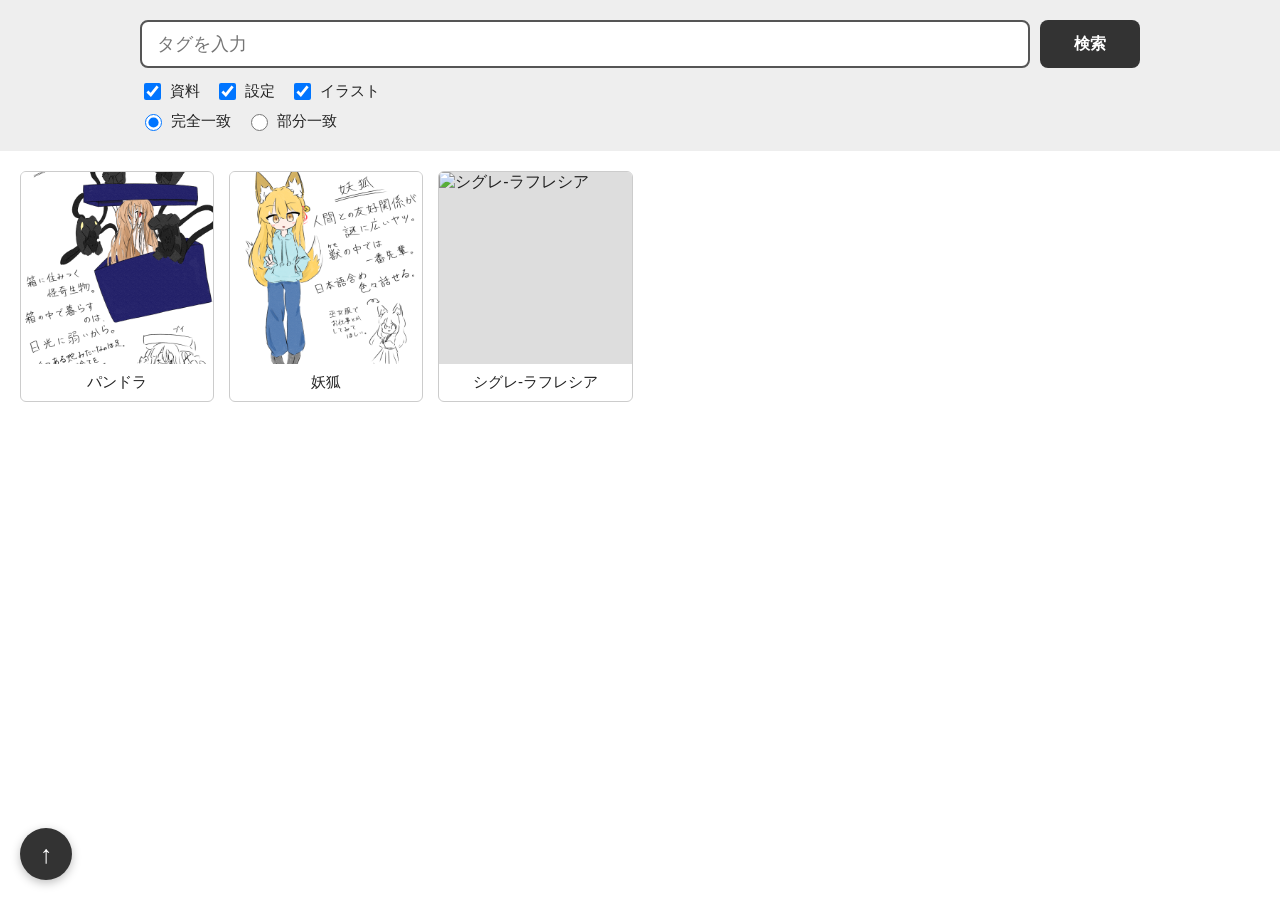
==== index.html @ 4f31e567 "Initial commit" ====
<!DOCTYPE html>
<html lang="ja">
<head>
    <meta charset="UTF-8">

    <meta
        name="viewport"
        content="width=device-width, initial-scale=1.0"
    >

    <title>画像掲示板</title>

    <link rel="stylesheet" href="style.css">
</head>

<body>

    <!-- ==============================
        メイン画面
    ============================== -->
    <main id="mainScreen" class="screen">

        <div class="search-area">

            <!-- 検索BOX -->
            <div class="search-row">

                <input
                    type="text"
                    id="searchInput"
                    class="search-input"
                    placeholder="タグを入力"
                    autocomplete="off"
                >

                <button
                    id="searchButton"
                    class="search-button"
                >
                    検索
                </button>

            </div>


            <!-- タイプ選択 -->
            <div class="filter-row">

                <label class="checkbox-label">
                    <input
                        type="checkbox"
                        class="type-checkbox"
                        value="資料"
                        checked
                    >
                    <span>資料</span>
                </label>

                <label class="checkbox-label">
                    <input
                        type="checkbox"
                        class="type-checkbox"
                        value="設定"
                        checked
                    >
                    <span>設定</span>
                </label>

                <label class="checkbox-label">
                    <input
                        type="checkbox"
                        class="type-checkbox"
                        value="イラスト"
                        checked
                    >
                    <span>イラスト</span>
                </label>

            </div>


            <!-- 完全一致 / 部分一致 -->
            <div class="match-row">

                <label class="radio-label">
                    <input
                        type="radio"
                        name="matchType"
                        value="exact"
                        checked
                    >
                    <span>完全一致</span>
                </label>

                <label class="radio-label">
                    <input
                        type="radio"
                        name="matchType"
                        value="partial"
                    >
                    <span>部分一致</span>
                </label>

            </div>

        </div>


        <!-- ==============================
            検索結果
        ============================== -->

        <section
            id="imageGrid"
            class="image-grid"
        >
        </section>


        <!-- 検索結果0件 -->
        <div
            id="noResult"
            class="no-result hidden"
        >
            検索結果がありません
        </div>


        <!-- TOPボタン -->
        <button
            id="topButton"
            class="top-button"
            aria-label="ページ上部へ戻る"
        >
            ↑
        </button>

    </main>


    <!-- ==============================
        画像ビュー画面
    ============================== -->

    <main
        id="viewerScreen"
        class="screen hidden"
    >

        <div class="viewer">

            <!-- 画像 -->
            <div class="viewer-image-area">

                <img
                    id="viewerImage"
                    class="viewer-image"
                    src=""
                    alt=""
                >

            </div>


            <!-- 前後移動 -->
            <div class="viewer-navigation">

                <button
                    id="prevButton"
                    class="navigation-button"
                    aria-label="前の画像"
                >
                    &lt;
                </button>


                <div
                    id="viewerTitle"
                    class="viewer-title"
                >
                </div>


                <button
                    id="nextButton"
                    class="navigation-button"
                    aria-label="次の画像"
                >
                    &gt;
                </button>

            </div>


            <!-- タグ -->
            <div
                id="viewerTags"
                class="viewer-tags"
            >
            </div>


            <!-- メイン画面へ戻る -->
            <button
                id="backButton"
                class="back-button"
            >
                一覧に戻る
            </button>

        </div>

    </main>


    <script src="script.js"></script>

</body>
</html>
---- style.css ----
/* =========================================
    基本設定
========================================= */

* {
    box-sizing: border-box;
}

html {
    scroll-behavior: smooth;
}

body {
    margin: 0;

    background: #ffffff;
    color: #222222;

    font-family:
        -apple-system,
        BlinkMacSystemFont,
        "Segoe UI",
        "Noto Sans JP",
        sans-serif;
}

button,
input {
    font-family: inherit;
}

button {
    cursor: pointer;
}


/* =========================================
    画面
========================================= */

.screen {
    width: 100%;
    min-height: 100vh;
}

.hidden {
    display: none !important;
}


/* =========================================
    検索エリア
========================================= */

.search-area {
    width: 100%;

    padding: 20px;

    background: #eeeeee;

    position: sticky;
    top: 0;

    z-index: 100;
}


/* 検索BOX + ボタン */

.search-row {
    display: flex;

    width: 100%;
    max-width: 1000px;

    margin: 0 auto;

    gap: 10px;
}

.search-input {
    flex: 1;

    min-width: 0;

    height: 48px;

    padding: 0 15px;

    border: 2px solid #555555;
    border-radius: 8px;

    background: #ffffff;

    font-size: 18px;

    outline: none;
}

.search-input:focus {
    border-color: #222222;
}


.search-button {
    width: 100px;

    border: none;
    border-radius: 8px;

    background: #333333;
    color: #ffffff;

    font-size: 16px;
    font-weight: bold;
}

.search-button:hover {
    background: #555555;
}

.search-button:active {
    transform: translateY(1px);
}


/* =========================================
    タイプ・検索方式
========================================= */

.filter-row,
.match-row {
    display: flex;

    flex-wrap: wrap;

    align-items: center;

    gap: 15px;

    max-width: 1000px;

    margin: 12px auto 0;
}

.match-row {
    margin-top: 8px;
}


.checkbox-label,
.radio-label {
    display: flex;

    align-items: center;

    gap: 6px;

    font-size: 15px;

    cursor: pointer;

    user-select: none;
}

.checkbox-label input,
.radio-label input {
    width: 17px;
    height: 17px;

    cursor: pointer;
}


/* =========================================
    画像一覧
========================================= */

.image-grid {
    display: grid;

    /*
        画面幅に応じて自動的に列数を変更。

        スマホ:
        約150px以上の画像を並べる

        PC:
        画面幅に応じて自動的に
        6～8枚程度並ぶ
    */
    grid-template-columns:
        repeat(
            auto-fill,
            minmax(
                clamp(140px, 15vw, 220px),
                1fr
            )
        );

    gap: 15px;

    padding: 20px;

    max-width: 1800px;

    margin: 0 auto;
}


/* =========================================
    サムネイル
========================================= */

.image-card {
    min-width: 0;

    border: 1px solid #cccccc;
    border-radius: 6px;

    overflow: hidden;

    background: #ffffff;

    cursor: pointer;

    transition:
        transform 0.15s,
        box-shadow 0.15s;
}

.image-card:hover {
    transform: translateY(-3px);

    box-shadow:
        0 4px 12px rgba(0, 0, 0, 0.18);
}


/*
    サムネイル画像

    aspect-ratio:
    全画像の表示領域の縦横比を固定

    object-fit: cover
    → 画像を枠いっぱいまで拡大
    → はみ出した部分を切り抜く

    object-position: center
    → 中央部分を残す
*/

.thumbnail {
    width: 100%;

    aspect-ratio: 1 / 1;

    display: block;

    object-fit: cover;

    object-position: center;

    background: #dddddd;
}


/* =========================================
    画像名
========================================= */

.image-name {
    padding: 9px 8px;

    font-size: 15px;

    text-align: center;

    white-space: nowrap;

    overflow: hidden;

    text-overflow: ellipsis;
}


/* =========================================
    検索結果なし
========================================= */

.no-result {
    padding: 60px 20px;

    text-align: center;

    color: #777777;

    font-size: 18px;
}


/* =========================================
    TOPボタン
========================================= */

.top-button {
    position: fixed;

    left: 20px;
    bottom: 20px;

    width: 52px;
    height: 52px;

    border: none;

    border-radius: 50%;

    background: #333333;
    color: #ffffff;

    font-size: 25px;

    box-shadow:
        0 3px 10px rgba(0, 0, 0, 0.25);

    z-index: 200;
}

.top-button:hover {
    background: #555555;
}


/* =========================================
    画像ビュー画面
========================================= */

#viewerScreen {
    background: #333333;

    min-height: 100vh;
}


.viewer {
    width: 100%;

    min-height: 100vh;

    display: flex;

    flex-direction: column;

    align-items: center;

    padding: 20px;
}


/* =========================================
    画像表示
========================================= */

.viewer-image-area {
    width: 100%;

    /*
        PCでは大きくしすぎない
    */
    max-width: 1400px;

    /*
        ビュー画面の画像領域
    */
    height: min(
        70vh,
        900px
    );

    display: flex;

    align-items: center;
    justify-content: center;

    background: #222222;

    border-radius: 6px;

    overflow: hidden;
}


.viewer-image {
    width: 100%;
    height: 100%;

    /*
        元画像を切り抜かず
        全体を表示
    */
    object-fit: contain;

    object-position: center;
}


/* =========================================
    前後ボタン + タイトル
========================================= */

.viewer-navigation {
    width: 100%;

    max-width: 900px;

    display: grid;

    grid-template-columns: 70px 1fr 70px;

    align-items: center;

    gap: 10px;

    margin-top: 15px;
}


.navigation-button {
    width: 70px;
    height: 50px;

    border: none;

    border-radius: 8px;

    background: #555555;
    color: #ffffff;

    font-size: 32px;

    line-height: 1;
}

.navigation-button:hover {
    background: #666666;
}

.navigation-button:disabled {
    opacity: 0.3;

    cursor: default;
}


.viewer-title {
    min-width: 0;

    padding: 0 10px;

    color: #ffffff;

    text-align: center;

    font-size: 20px;
    font-weight: bold;

    overflow: hidden;

    white-space: nowrap;

    text-overflow: ellipsis;
}


/* =========================================
    タグ
========================================= */

.viewer-tags {
    width: 100%;

    max-width: 900px;

    display: flex;

    flex-wrap: wrap;

    justify-content: center;

    gap: 8px;

    margin-top: 15px;
}


.tag-button {
    padding: 7px 14px;

    border: none;

    border-radius: 7px;

    background: #555555;
    color: #ffffff;

    font-size: 14px;
}

.tag-button:hover {
    background: #777777;
}


/* =========================================
    一覧に戻る
========================================= */

.back-button {
    margin-top: 20px;

    padding: 10px 20px;

    border: none;

    border-radius: 7px;

    background: #eeeeee;

    color: #222222;

    font-size: 15px;
}

.back-button:hover {
    background: #ffffff;
}


/* =========================================
    スマートフォン
========================================= */

@media (max-width: 600px) {

    .search-area {
        padding: 10px;
    }

    .search-input {
        height: 44px;

        font-size: 16px;
    }

    .search-button {
        width: 75px;
    }


    .filter-row,
    .match-row {
        gap: 10px;
    }


    .image-grid {
        /*
            スマホでは基本2列
        */
        grid-template-columns:
            repeat(2, minmax(0, 1fr));

        gap: 8px;

        padding: 8px;
    }


    .image-name {
        padding: 7px 5px;

        font-size: 13px;
    }


    .top-button {
        left: 12px;
        bottom: 12px;

        width: 46px;
        height: 46px;
    }


    /* ビュー画面 */

    .viewer {
        padding: 10px;
    }

    .viewer-image-area {
        height: 65vh;
    }


    .viewer-navigation {
        grid-template-columns:
            50px 1fr 50px;

        gap: 5px;
    }


    .navigation-button {
        width: 50px;
        height: 45px;

        font-size: 26px;
    }


    .viewer-title {
        font-size: 16px;
    }


    .viewer-tags {
        justify-content: flex-start;
    }
}


/* =========================================
    タブレット
========================================= */

@media (min-width: 601px) and (max-width: 1000px) {

    .image-grid {
        grid-template-columns:
            repeat(4, minmax(0, 1fr));
    }
}
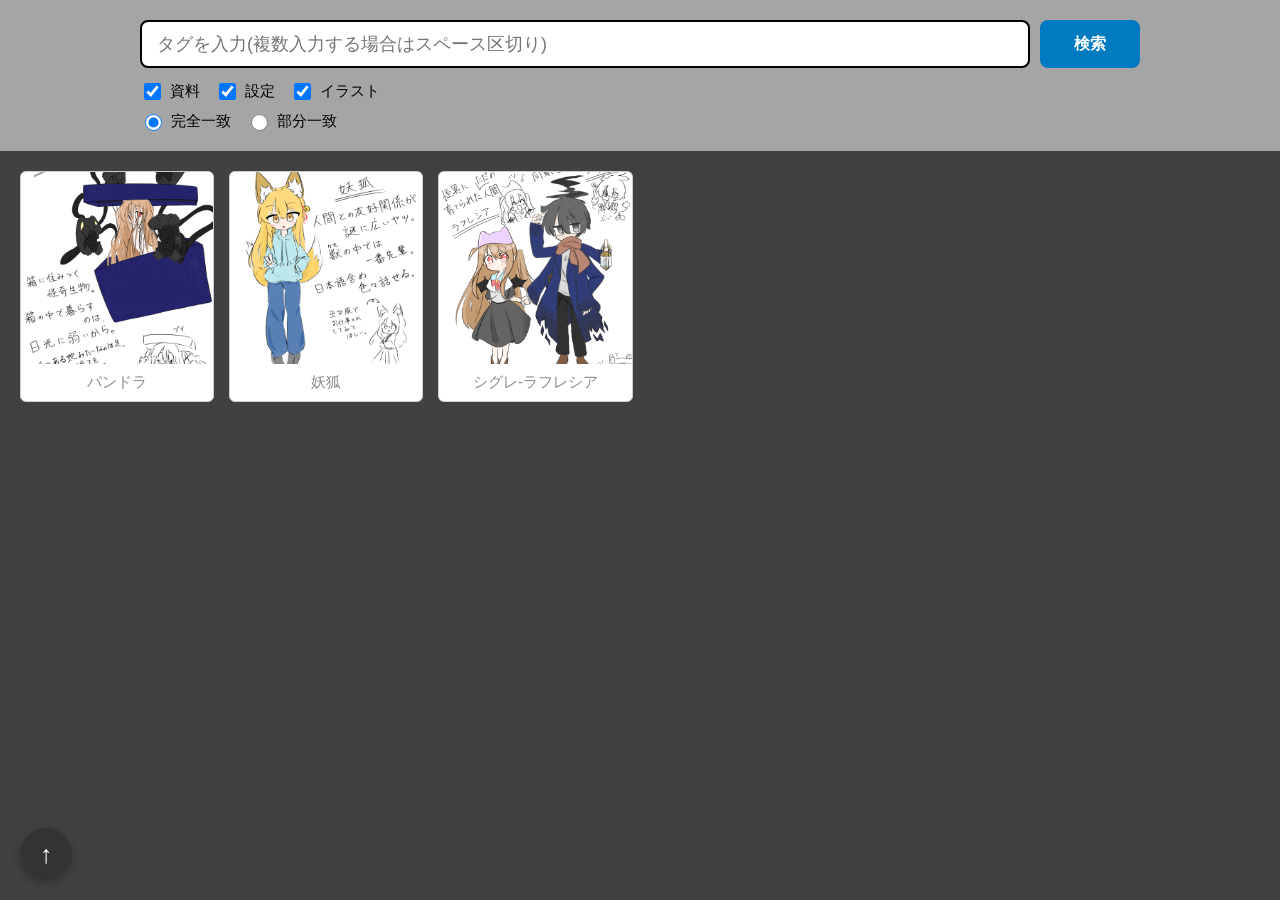
==== commit 65f49a4f: "微調整" ====
--- a/index.html
+++ b/index.html
@@ -8,7 +8,7 @@
         content="width=device-width, initial-scale=1.0"
     >
 
-    <title>画像掲示板</title>
+    <title>Luta_sp画像掲示板</title>
 
     <link rel="stylesheet" href="style.css">
 </head>
@@ -29,7 +29,7 @@
                     type="text"
                     id="searchInput"
                     class="search-input"
-                    placeholder="タグを入力"
+                    placeholder="タグを入力(複数入力する場合はスペース区切り)"
                     autocomplete="off"
                 >
 
@@ -122,7 +122,7 @@
             id="noResult"
             class="no-result hidden"
         >
-            検索結果がありません
+            検索結果が見つからないヨ！
         </div>
 
 
--- a/style.css
+++ b/style.css
@@ -13,8 +13,8 @@
 body {
     margin: 0;
 
-    background: #ffffff;
-    color: #222222;
+    background: #414141;
+    color: #8a8a8a;
 
     font-family:
         -apple-system,
@@ -57,7 +57,8 @@
 
     padding: 20px;
 
-    background: #eeeeee;
+    background: #a5a5a5;
+    color: black;
 
     position: sticky;
     top: 0;
@@ -88,7 +89,7 @@
 
     padding: 0 15px;
 
-    border: 2px solid #555555;
+    border: 2px solid #000000;
     border-radius: 8px;
 
     background: #ffffff;
@@ -109,7 +110,7 @@
     border: none;
     border-radius: 8px;
 
-    background: #333333;
+    background: #007ac0;
     color: #ffffff;
 
     font-size: 16px;
@@ -117,7 +118,7 @@
 }
 
 .search-button:hover {
-    background: #555555;
+    background: #62afdb;
 }
 
 .search-button:active {
@@ -295,7 +296,7 @@
 
     text-align: center;
 
-    color: #777777;
+    color: white;
 
     font-size: 18px;
 }
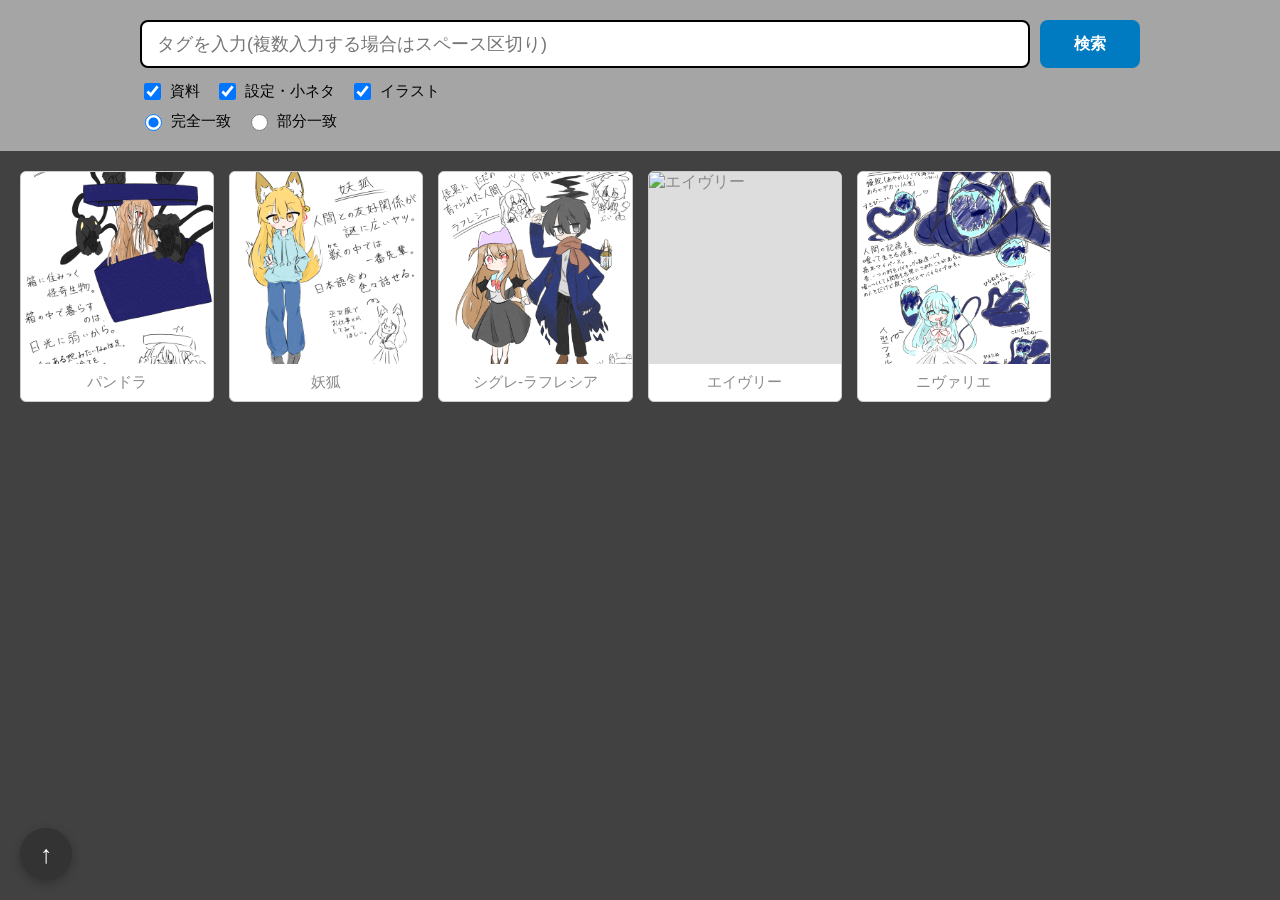
==== commit d0e17b97: "ちょい更新" ====
--- a/index.html
+++ b/index.html
@@ -60,10 +60,10 @@
                     <input
                         type="checkbox"
                         class="type-checkbox"
-                        value="設定"
-                        checked
-                    >
-                    <span>設定</span>
+                        value="設定・小ネタ"
+                        checked
+                    >
+                    <span>設定・小ネタ</span>
                 </label>
 
                 <label class="checkbox-label">
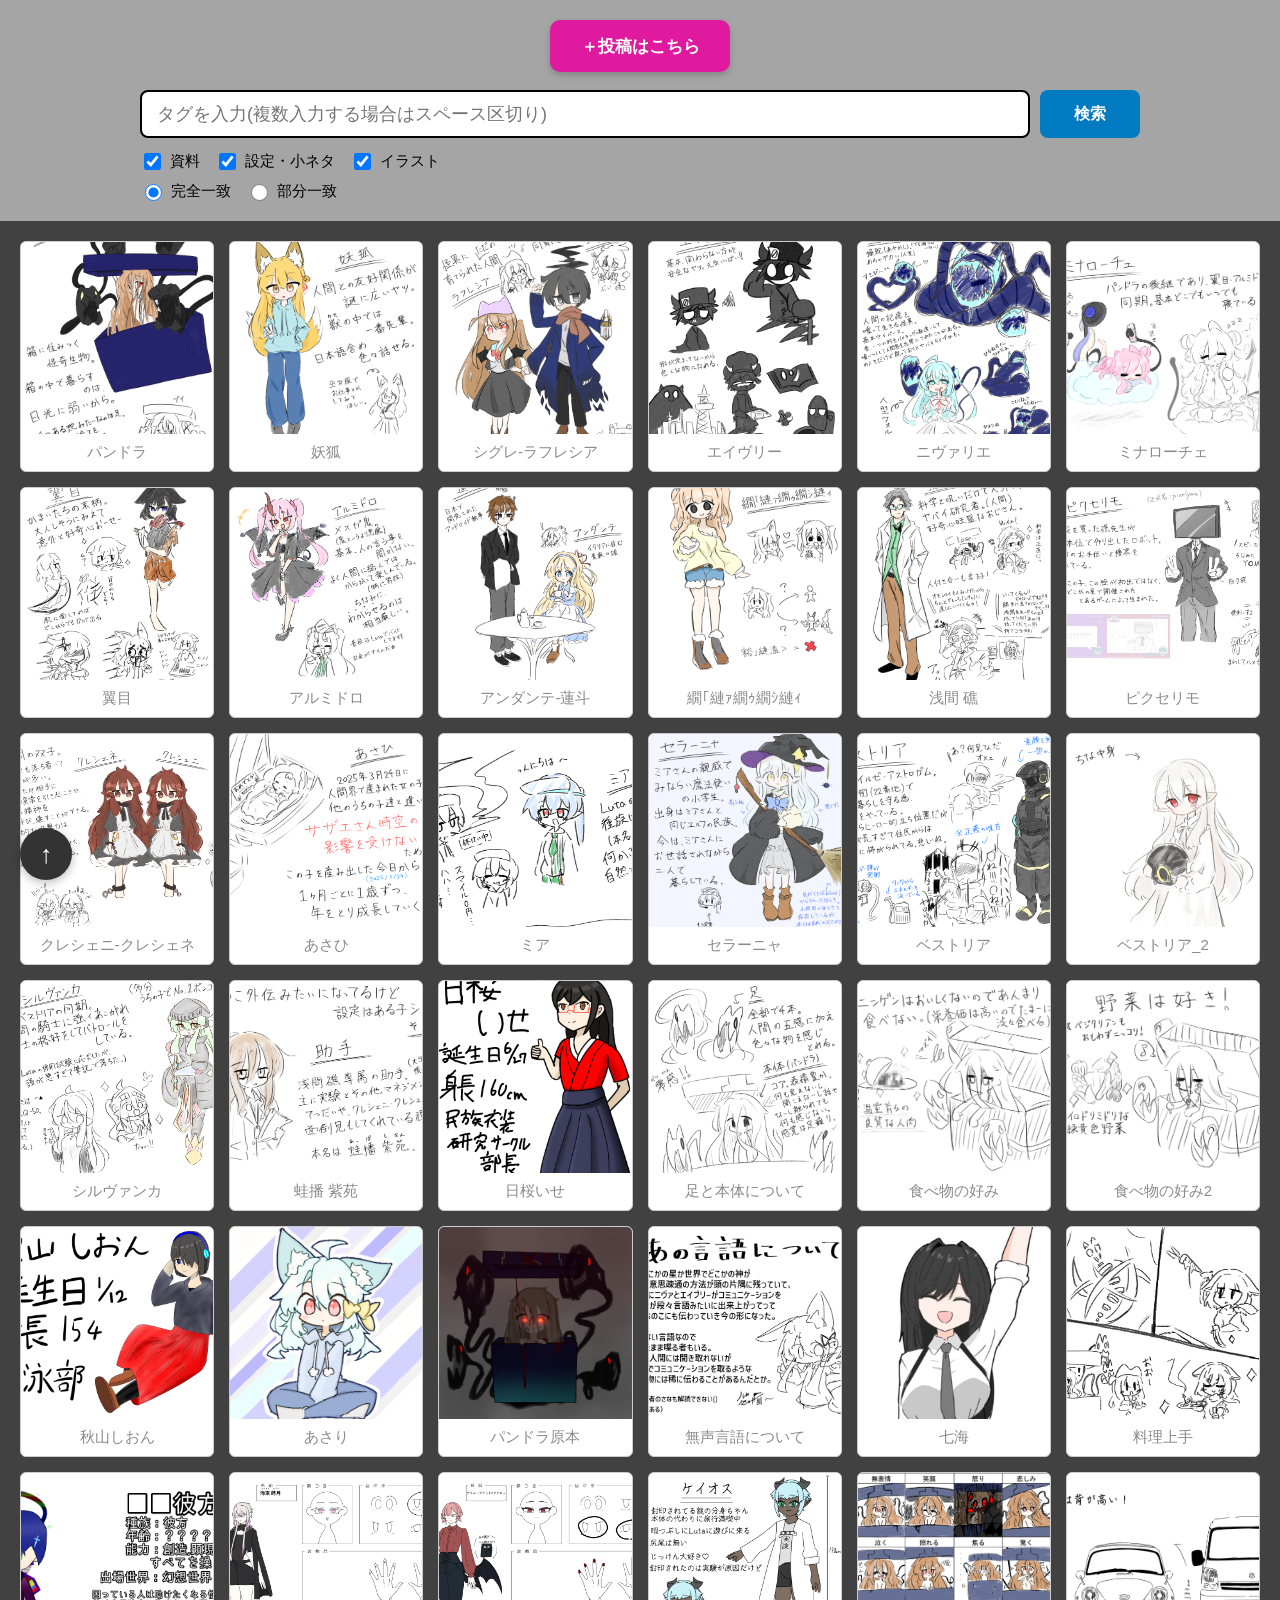
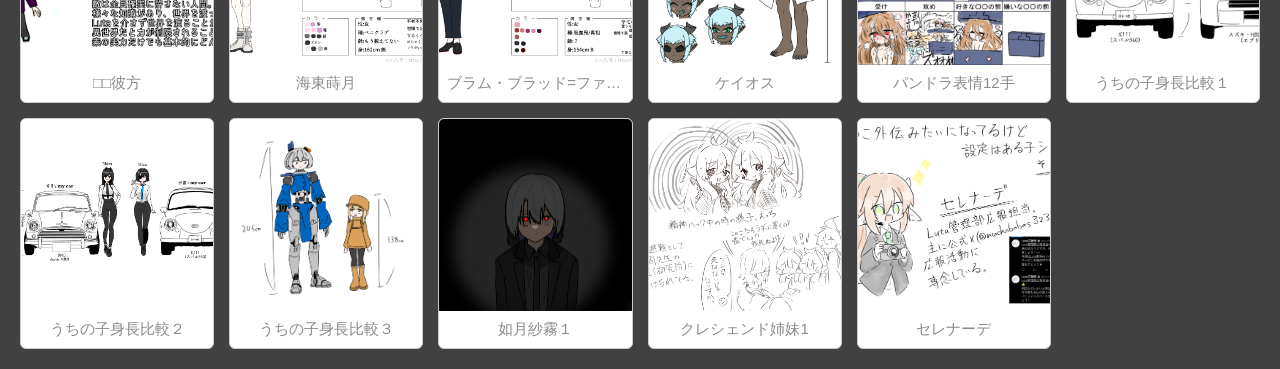
==== commit 73e7d4d6: "微更新3" ====
--- a/index.html
+++ b/index.html
@@ -21,6 +21,13 @@
     <main id="mainScreen" class="screen">
 
         <div class="search-area">
+
+            <button
+                    id="uploadButton"
+                    class="upload-button"
+                >
+                    ＋投稿はこちら
+            </button>
 
             <!-- 検索BOX -->
             <div class="search-row">
@@ -199,6 +206,9 @@
             >
             </div>
 
+            <button id="editImageButton" class="edit-image-button">
+                この画像を編集
+            </button>
 
             <!-- メイン画面へ戻る -->
             <button
--- a/style.css
+++ b/style.css
@@ -123,6 +123,50 @@
 
 .search-button:active {
     transform: translateY(1px);
+}
+
+.upload-button {
+    display: block;
+
+    width: 180px;
+    height: 52px;
+
+    margin: 0 auto 18px;
+
+    border: none;
+    border-radius: 10px;
+
+    background: #e01a9e;
+    color: #ffffff;
+
+    font-size: 17px;
+    font-weight: bold;
+
+    box-shadow: 0 3px 6px rgba(0, 0, 0, 0.2);
+}
+
+.upload-button:hover {
+    background: #db62bd;
+}
+
+.upload-button:active {
+    transform: translateY(1px);
+}
+
+.edit-image-button {
+    margin-top: 15px;
+    padding: 8px 18px;
+    border: none;
+    border-radius: 7px;
+    background: #e67e22;
+    color: #ffffff;
+    font-size: 14px;
+    font-weight: bold;
+    cursor: pointer;
+}
+
+.edit-image-button:hover {
+    background: #d35400;
 }
 
 
